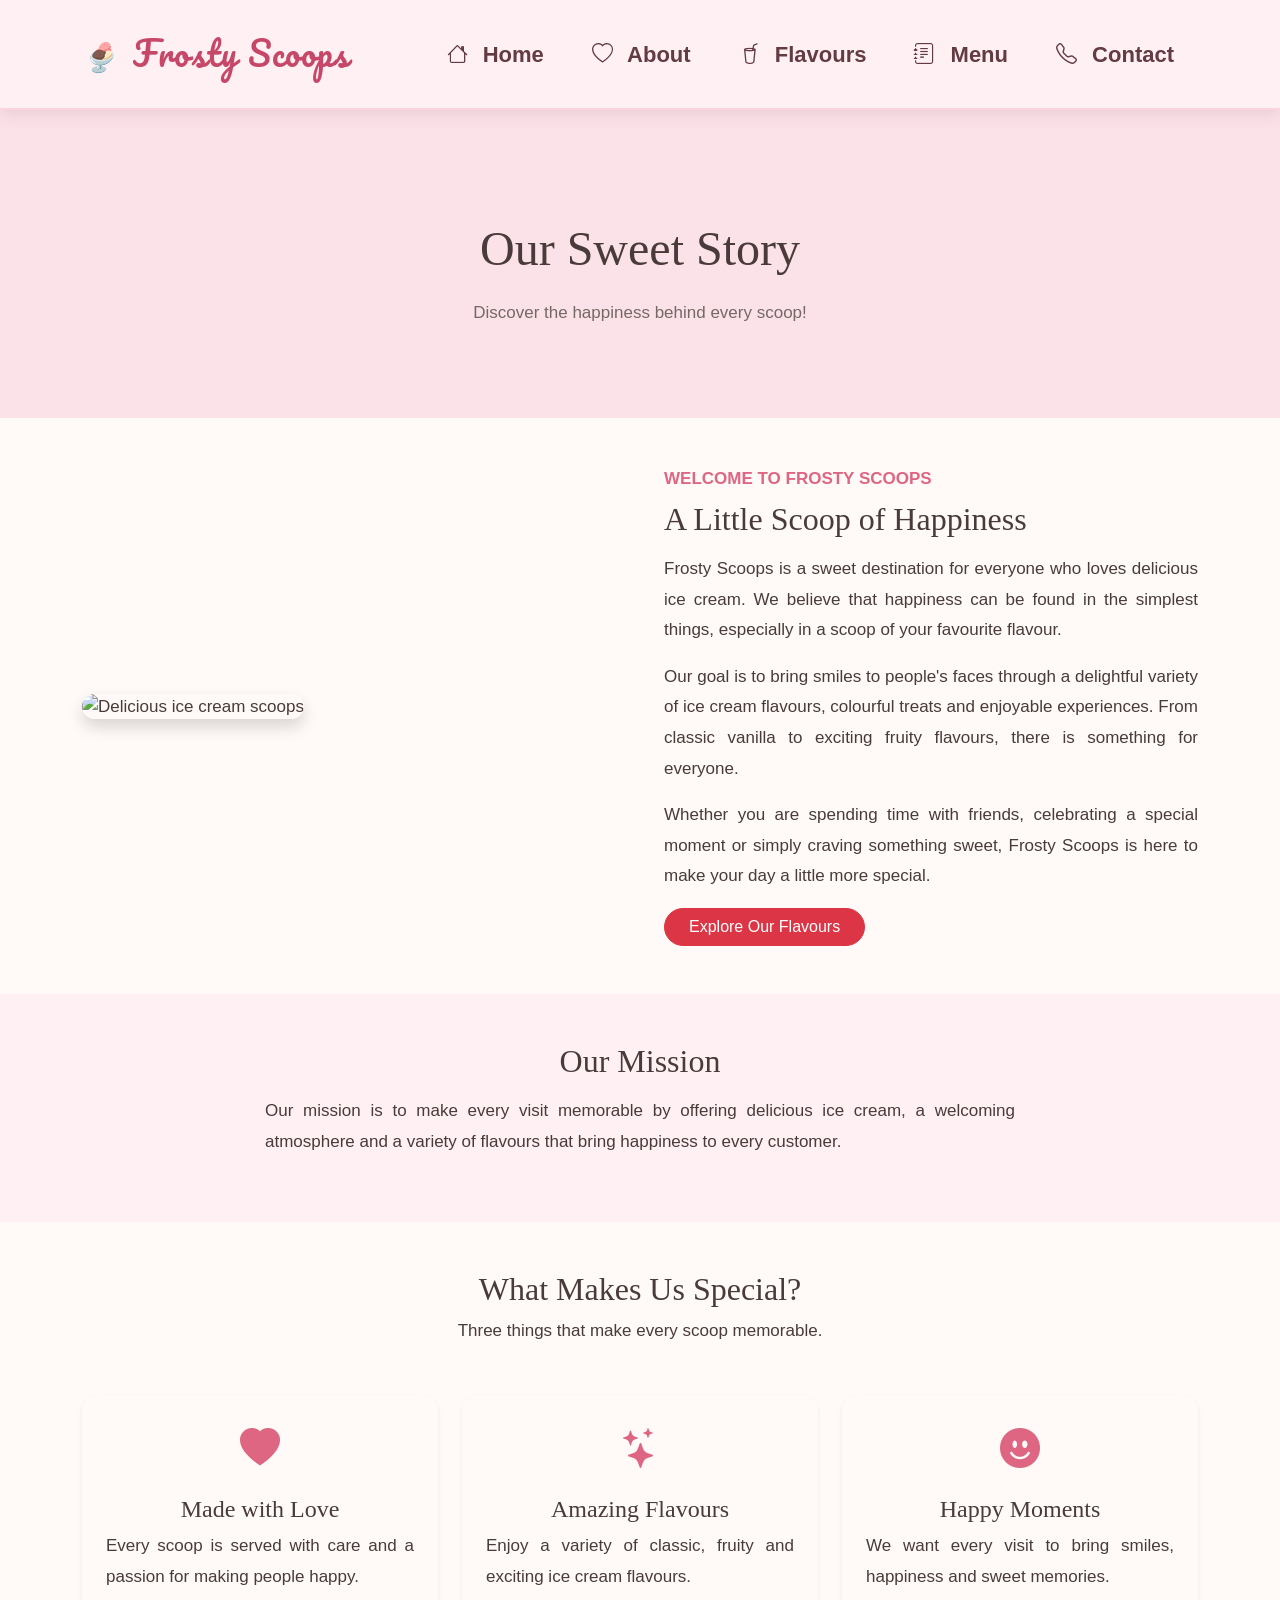
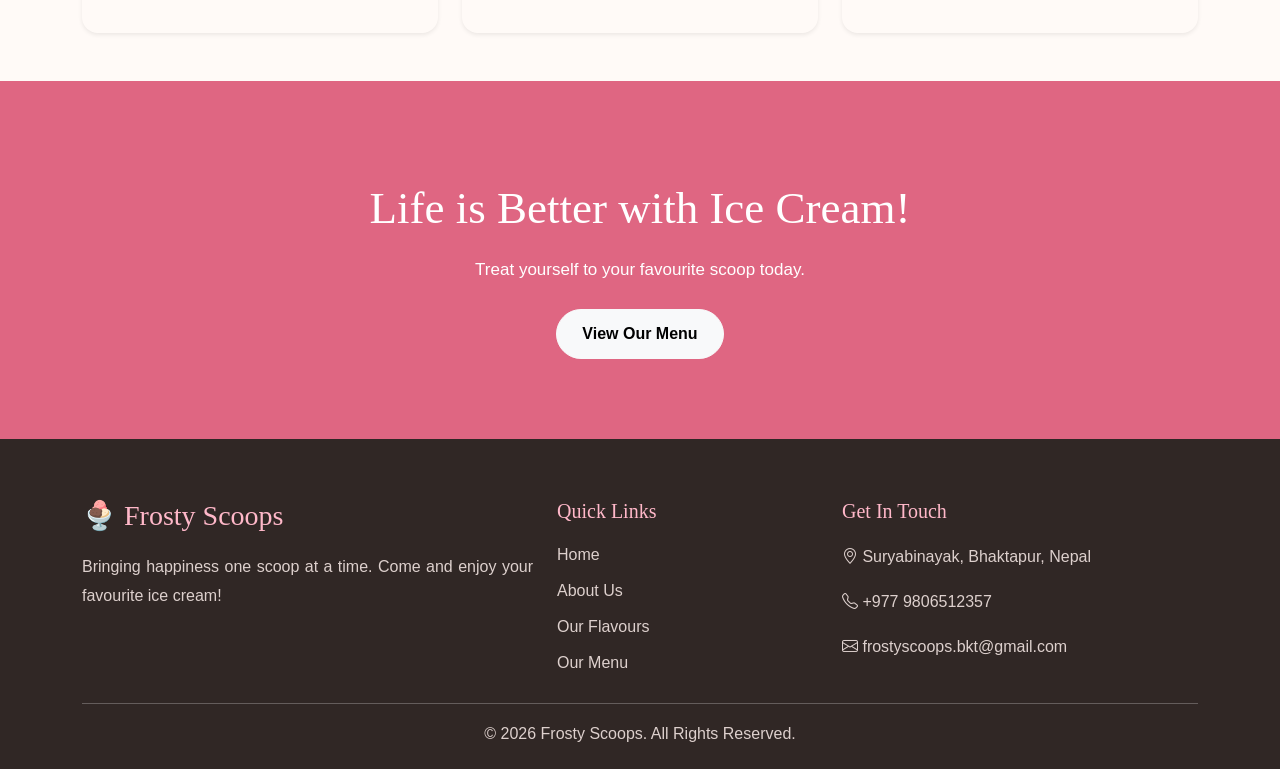
==== about.html @ 2de75fba "Add files via upload" ====
<!DOCTYPE html>
<html lang="en">
<head>
    <meta charset="UTF-8">
    <meta name="viewport" content="width=device-width, initial-scale=1.0">
    <title>About Us | Frosty Scoops</title>
    <!-- Bootstrap CSS -->
    <link href="https://cdn.jsdelivr.net/npm/bootstrap@5.3.8/dist/css/bootstrap.min.css" rel="stylesheet">
    <!-- Bootstrap Icons -->
    <link rel="stylesheet" href="https://cdn.jsdelivr.net/npm/bootstrap-icons@1.13.1/font/bootstrap-icons.min.css">
    <!-- Google Fonts -->
    <link href="https://fonts.googleapis.com/css2?family=Pacifico&display=swap" rel="stylesheet">
    <!-- External CSS -->
    <link rel="stylesheet" href="style.css">
</head>
<body>
<!-- NAVIGATION BAR -->
<nav class="navbar navbar-expand-lg navbar-light fixed-top">
    <div class="container">
        <a class="navbar-brand" href="index.html">
           <i class="brand-icon">&#127848;</i>
            <span class="brand-name">Frosty Scoops</span>
        </a>
        <button class="navbar-toggler" type="button"
                data-bs-toggle="collapse" data-bs-target="#menu"
                aria-controls="menu" aria-expanded="false"
                aria-label="Toggle navigation">
            <span class="navbar-toggler-icon"></span>
        </button>
        <div class="collapse navbar-collapse" id="menu">
            <ul class="navbar-nav ms-auto">
                <li class="nav-item">
                    <a class="nav-link" href="index.html">
                        <i class="bi bi-house"></i> Home
                    </a>
                </li>
                <li class="nav-item">
                    <a class="nav-link" href="about.html">
                        <i class="bi bi-heart"></i> About
                    </a>
                </li>
                <li class="nav-item">
                    <a class="nav-link" href="flavours.html">
                        <i class="bi bi-cup-straw"></i> Flavours
                    </a>
                </li>
                <li class="nav-item">
                    <a class="nav-link" href="menu.html">
                        <i class="bi bi-journal-text"></i> Menu
                    </a>
                </li>
                <li class="nav-item">
                    <a class="nav-link" href="contact.html">
                        <i class="bi bi-telephone"></i> Contact
                    </a>
                </li>
            </ul>
        </div>
    </div>
</nav>

<!-- About Banner -->
<section class="flavour-banner text-center">
    <div class="container">
        <h1>Our Sweet Story</h1>
        <p>Discover the happiness behind every scoop!</p>
    </div>
</section>
<!-- Our Story -->
<section class="py-5">
    <div class="container">
        <div class="row align-items-center g-5">
            <div class="col-lg-6">
                <img
                    src="https://images.unsplash.com/photo-1563805042-7684c019e1cb"
                    alt="Delicious ice cream scoops"
                    class="img-fluid rounded-4 shadow">
            </div>
            <div class="col-lg-6">
                <span class="text-uppercase fw-bold pink-text">
                    Welcome to Frosty Scoops
                </span>
                <h2 class="mt-2 mb-3"> A Little Scoop of Happiness</h2>
                <p>
                    Frosty Scoops is a sweet destination for everyone
                    who loves delicious ice cream. We believe that
                    happiness can be found in the simplest things,
                    especially in a scoop of your favourite flavour.
                </p>
                <p>
                    Our goal is to bring smiles to people's faces
                    through a delightful variety of ice cream flavours,
                    colourful treats and enjoyable experiences.
                    From classic vanilla to exciting fruity flavours,
                    there is something for everyone.
                </p>
                <p>
                    Whether you are spending time with friends,
                    celebrating a special moment or simply craving
                    something sweet, Frosty Scoops is here to make
                    your day a little more special.
                </p>
                <a href="flavours.html" class="btn btn-danger rounded-pill px-4">
                    Explore Our Flavours
                </a>
            </div>
        </div>
    </div>
</section>
<!-- Our Mission -->
<section class="py-5 light-pink-section">
    <div class="container text-center">
        <h2 class="mb-3">Our Mission</h2>
        <p class="mx-auto mission-text">
            Our mission is to make every visit memorable by offering
            delicious ice cream, a welcoming atmosphere and a variety
            of flavours that bring happiness to every customer.
        </p>
    </div>
</section>
<!-- Our Values -->
<section class="py-5">
    <div class="container">
        <div class="text-center mb-5">
            <h2>What Makes Us Special?</h2>
            <p class="text-center w-100">Three things that make every scoop memorable.</p>
        </div>
        <div class="row g-4 text-center">
            <div class="col-md-4">
                <div class="p-4 h-100 shadow-sm rounded-4">
                    <i class="bi bi-heart-fill fs-1 value-icon"></i>
                    <h4 class="mt-3">Made with Love</h4>
                    <p>
                        Every scoop is served with care and a passion
                        for making people happy.
                    </p>
                </div>
            </div>
            <div class="col-md-4">
                <div class="p-4 h-100 shadow-sm rounded-4">
                    <i class="bi bi-stars fs-1 value-icon"></i>
                    <h4 class="mt-3">Amazing Flavours</h4>
                    <p>
                        Enjoy a variety of classic, fruity and
                        exciting ice cream flavours.
                    </p>
                </div>
            </div>
            <div class="col-md-4">
                <div class="p-4 h-100 shadow-sm rounded-4">
                    <i class="bi bi-emoji-smile-fill fs-1 value-icon"></i>
                    <h4 class="mt-3">Happy Moments</h4>
                    <p>
                        We want every visit to bring smiles,
                        happiness and sweet memories.
                    </p>
                </div>
            </div>
        </div>
    </div>
</section>
<!-- Call to Action -->
<section class="offer-section text-center">
    <div class="container">
        <h2>Life is Better with Ice Cream!</h2>
        <p class="mb-4 text-center w-100">
            Treat yourself to your favourite scoop today.
        </p>
        <a href="menu.html" class="btn btn-light">
            View Our Menu
        </a>
    </div>
</section>
<!-- Footer -->
<footer class="footer">
    <div class="container">
        <div class="row g-4">
            <div class="col-md-5">
                <h3>&#127848; Frosty Scoops</h3>
                <p>
                    Bringing happiness one scoop at a time.
                    Come and enjoy your favourite ice cream!
                </p>
            </div>
            <div class="col-md-3">
                <h5>Quick Links</h5>
                <a href="index.html">Home</a>
                <a href="about.html">About Us</a>
                <a href="flavours.html">Our Flavours</a>
                <a href="menu.html">Our Menu</a>
            </div>
            <div class="col-md-4">
                <h5>Get In Touch</h5>
                <p><i class="bi bi-geo-alt"></i> Suryabinayak, Bhaktapur, Nepal</p>
                <p><i class="bi bi-telephone"></i> +977 9806512357</p>
                <p><i class="bi bi-envelope"></i> frostyscoops.bkt@gmail.com</p>
            </div>
        </div>
        <hr>
        <div class="footer-bottom">
            <p>
                &copy; <span id="year"></span>
                Frosty Scoops. All Rights Reserved.
            </p>
        </div>
    </div>
</footer>
<!-- Bootstrap JavaScript -->
<script src="https://cdn.jsdelivr.net/npm/bootstrap@5.3.8/dist/js/bootstrap.bundle.min.js"></script>
<!-- External JavaScript -->
<script src="script.js"></script>
</body>
</html>
---- style.css ----
/* =========================
   GENERAL STYLING
========================= */
* {
    margin: 0;
    padding: 0;
    box-sizing: border-box;
}
body {
    font-family: 'DM Sans', sans-serif;
    background-color: #fffaf7;
    color: #493b39;
    padding-top: 110px;
    font-size: 17px;
}
h1, h2, h3, h4, h5
{
    font-family: 'Playfair Display', serif;
}
p { font-size: 17px;
    line-height: 1.8;
    text-align: justify;
}
.section-space 
{
    padding: 85px 0;
}
.section-tag 
{
    color: #df6682;
    font-size: 16px;
    font-weight: 700;
    letter-spacing: 2px;
}
.section-heading 
{
    font-size: 38px;
    font-weight: 700;
    margin: 12px 0 20px;
    color: #493b39;
}

/* =========================
   NAVIGATION BAR
========================= */
.navbar 
{
    background: #fff0f3 !important;
    padding: 22px 0 !important;
    min-height: 110px;
    box-shadow: 0 4px 15px rgba(120, 50, 65, 0.12);
    border-bottom: 2px solid #f8d5df;
}
.navbar-brand 
{
    font-family: 'Pacifico', cursive !important;
    font-size: 33px !important;
    font-weight: 400 !important;
    color: #c74768 !important;
    letter-spacing: 1px;
    text-decoration: none;
}
.brand-name 
{
    font-family: 'Pacifico', cursive !important;
    font-weight: 400 !important;
    color: #c74768 !important;
}
.brand-icon 
{
    font-size: 28px;
    margin-right: 5px;
}
.navbar-nav .nav-link 
{
    font-family: 'DM Sans', sans-serif !important;
    font-size: 22px !important;
    font-weight: 800 !important;
    color: #633b43 !important;
    padding: 14px 19px !important;
    margin: 0 5px;
    border-radius: 30px;
    transition: all 0.3s ease;
}
.navbar-nav .nav-link i 
{
    font-size: 21px !important;
    margin-right: 9px;
}
.navbar-nav .nav-link:hover,
.navbar-nav .nav-link.active 
{
    background: #df6682 !important;
    color: white !important;
}
.navbar-nav .nav-link:hover 
{
    transform: translateY(-3px);
}
.navbar-toggler 
{
    border: 2px solid #df6682 !important;
    padding: 10px 13px !important;
    border-radius: 10px;
}
.navbar-toggler-icon 
{
    width: 28px;
    height: 28px;
}
/* =========================
   HERO SECTION
========================= */
.hero 
{
    min-height: 610px;
    display: flex;
    align-items: center;
    background:
        linear-gradient(
            90deg,
            rgba(40, 24, 25, 0.75),
            rgba(40, 24, 25, 0.15)
        ),
        url("https://images.unsplash.com/photo-1563805042-7684c019e1cb");
    background-size: cover;
    background-position: center;
    padding: 80px 9%;
}
.hero-content 
{
    max-width: 650px;
    color: white;
}
.hero-tag 
{
    display: inline-block;
    background: #df6682;
    padding: 9px 18px;
    border-radius: 30px;
    font-size: 13px;
    font-weight: 700;
    letter-spacing: 2px;
}
.hero h1 
{
    font-size: 65px;
    font-weight: 800;
    margin: 25px 0;
    line-height: 1.15;
}
.hero h1 span 
{
    color: #ffb8c9;
}
.hero p 
{
    font-size: 17px;
    max-width: 500px;
    color: #fff;
}
.hero-buttons 
{
    display: flex;
    gap: 15px;
    flex-wrap: wrap;
    margin-top: 28px;
}
.hero-price 
{
    margin-top: 25px;
    font-size: 15px;
}
.hero-price i 
{
    color: #ffb8c9;
}
/* =========================
   BUTTONS
========================= */
.btn-pink 
{
    background: #df6682;
    color: white;
    border: 2px solid #df6682;
    padding: 12px 24px;
    border-radius: 30px;
    font-weight: 700;
    transition: 0.3s;
}
.btn-pink:hover 
{
    background: #c84e6c;
    border-color: #c84e6c;
    color: white;
    transform: translateY(-2px);
}
.btn-outline-light 
{
    border-radius: 30px;
    padding: 12px 24px;
}
/* =========================
   WELCOME SECTION
========================= */
.welcome-image 
{
    width: 100%;
    height: 420px;
    object-fit: cover;
    border-radius: 15px;
}
.welcome p 
{
    color: #756966;
    margin-bottom: 18px;
}
/* =========================
   FLAVOuRS SECTION
========================= */
.flavours-section 
{
    background: #fff0f2;
}
.section-title p 
{
    text-align: center;
    color: #756966;
}
.flavour-card 
{
    background: white;
    border-radius: 15px;
    overflow: hidden;
    height: 100%;
    box-shadow: 0 5px 20px rgba(0, 0, 0, 0.05);
    transition: 0.3s;
}
.flavour-card:hover 
{
    transform: translateY(-8px);
    box-shadow: 0 12px 25px rgba(0, 0, 0, 0.10);
}
.flavour-card img 
{
    width: 100%;
    height: 260px;
    object-fit: cover;
}
.flavour-info 
{
    padding: 24px;
}
.flavour-info h4 
{
    font-size: 22px;
    color: #493b39;
}
.flavour-info p 
{
    font-size: 17px;
    color: #756966;
}
.flavour-info span 
{
    color: #df6682;
    font-weight: 700;
}
.flavour-collection 
{
    background: #fffaf7;
}
/* =========================
   FLAVORS PAGE BANNER
========================= */
.flavour-banner 
{
    background: #fbe2e8;
    padding: 90px 20px;
    margin-top: 0;
}
.flavour-banner span
{
    color: #df6682;
    font-weight: 700;
    font-size: 16px;
    letter-spacing: 2px;
}
.flavour-banner h1
{
    font-size: 48px;
    color: #493b39;
    margin: 20px 0;
}
.flavour-banner p 
{
    max-width: 650px;
    margin: auto;
    text-align: center;
    color: #756966;
}
/* =========================
   WHY CHOOSE US
========================= */
.why-card 
{
    background: white;
    padding: 35px 25px;
    border-radius: 15px;
    text-align: center;
    height: 100%;
    box-shadow: 0 5px 20px rgba(0, 0, 0, 0.04);
}
.why-card i 
{
    font-size: 40px;
    color: #df6682;
}
.why-card h4 
{
    margin: 20px 0 12px;
    font-size: 22px;
}
.why-card p 
{
    text-align: center;
    color: #756966;
}
/* =========================
   SPECIAL OFFER
========================= */
.offer-section 
{
    padding: 80px 20px;
    background: #df6682;
    color: white;
}
.offer-section span 
{
    letter-spacing: 2px;
    font-size: 16px;
    font-weight: 700;
}
.offer-section h2 
{
    font-size: 45px;
    margin: 20px 0;
    color: white;
}
.offer-section p 
{
    text-align: center;
}
.offer-section .btn 
{
    padding: 12px 25px;
    border-radius: 30px;
    font-weight: 700;
}
/* =========================
   FOOTER
========================= */
.footer 
{
    background: #302725;
    color: white;
    padding: 60px 0 20px;
}
.footer h3,
.footer h5 
{
    color: #ffb8c9;
    margin-bottom: 20px;
}
.footer p 
{
    color: #ddd0cd;
    font-size: 16px;
}
.footer a 
{
    display: block;
    text-decoration: none;
    color: #ddd0cd;
    margin-bottom: 12px;
    font-size: 16px;
}
.footer a:hover 
{
    color: #ffb8c9;
}
.footer-bottom 
{
    text-align: center;
}
.footer-bottom p 
{
    text-align: center;
    margin: 0;
}
/* =========================
   CONTACT PAGE
========================= */
.contact-section 
{
    padding: 80px 0;
}
.contact-info {
    margin-top: 30px;
}
.contact-item 
{
    display: flex;
    align-items: flex-start;
    gap: 18px;
    margin-bottom: 25px;
}
.contact-item i 
{
    font-size: 25px;
    color: #df6682;
}
.contact-item h5 
{
    margin-bottom: 5px;
    color: #493b39;
}
.contact-item p 
{
    font-size: 17px;
    margin: 0;
    color: #756966;
}
.contact-form 
{
    background: white;
    padding: 35px;
    border-radius: 15px;
    box-shadow: 0 5px 20px rgba(0, 0, 0, 0.06);
}
.contact-form h3 
{
    margin-bottom: 25px;
    color: #493b39;
}
.contact-form .form-control 
{
    padding: 12px;
    border: 1px solid #ead8dc;
    border-radius: 8px;
}
.contact-form .form-control:focus 
{
    border-color: #df6682;
    box-shadow: 0 0 5px rgba(223, 102, 130, 0.25);
}
.error-message 
{
    display: block;
    font-size: 15px;
    color: #dc3545;
    margin-top: 5px;
}
.success-message 
{
    color: #198754;
    margin-top: 15px;
    text-align: left;
}
/* =========================
   ABOUT AND MENU PAGES
========================= */
.pink-text,
.value-icon,
.menu-icon,
.menu-price 
{
    color: #df6682;
}
.light-pink-section 
{
    background: #fff0f3;
}
.mission-text 
{
    max-width: 750px;
}
/* =========================
   RESPONSIVE DESIGN
========================= */
@media (max-width: 768px) 
{
    body {
        padding-top: 90px;
    }
    .navbar {
        min-height: 90px;
    }
    .navbar-brand {
        font-size: 25px !important;
    }
    .navbar-nav {
        padding-top: 15px;
    }
    .navbar-nav .nav-link {
        margin-left: 0;
        padding: 10px 0 !important;
    }
    .hero {
        min-height: 520px;
        padding: 60px 25px;
    }
    .hero h1 {
        font-size: 43px;
    }
    .hero p {
        font-size: 16px;
    }
    .section-space {
        padding: 55px 0;
    }
    .section-heading {
        font-size: 30px;
    }
    .welcome-image {
        height: 300px;
    }
    .offer-section h2 {
        font-size: 34px;
    }
    .flavour-banner {
        padding: 65px 15px;
    }
    .flavor-banner h1 {
        font-size: 35px;
    }
    .contact-section {
        padding: 55px 0;
    }
    .contact-form {
        padding: 25px;
    }
}
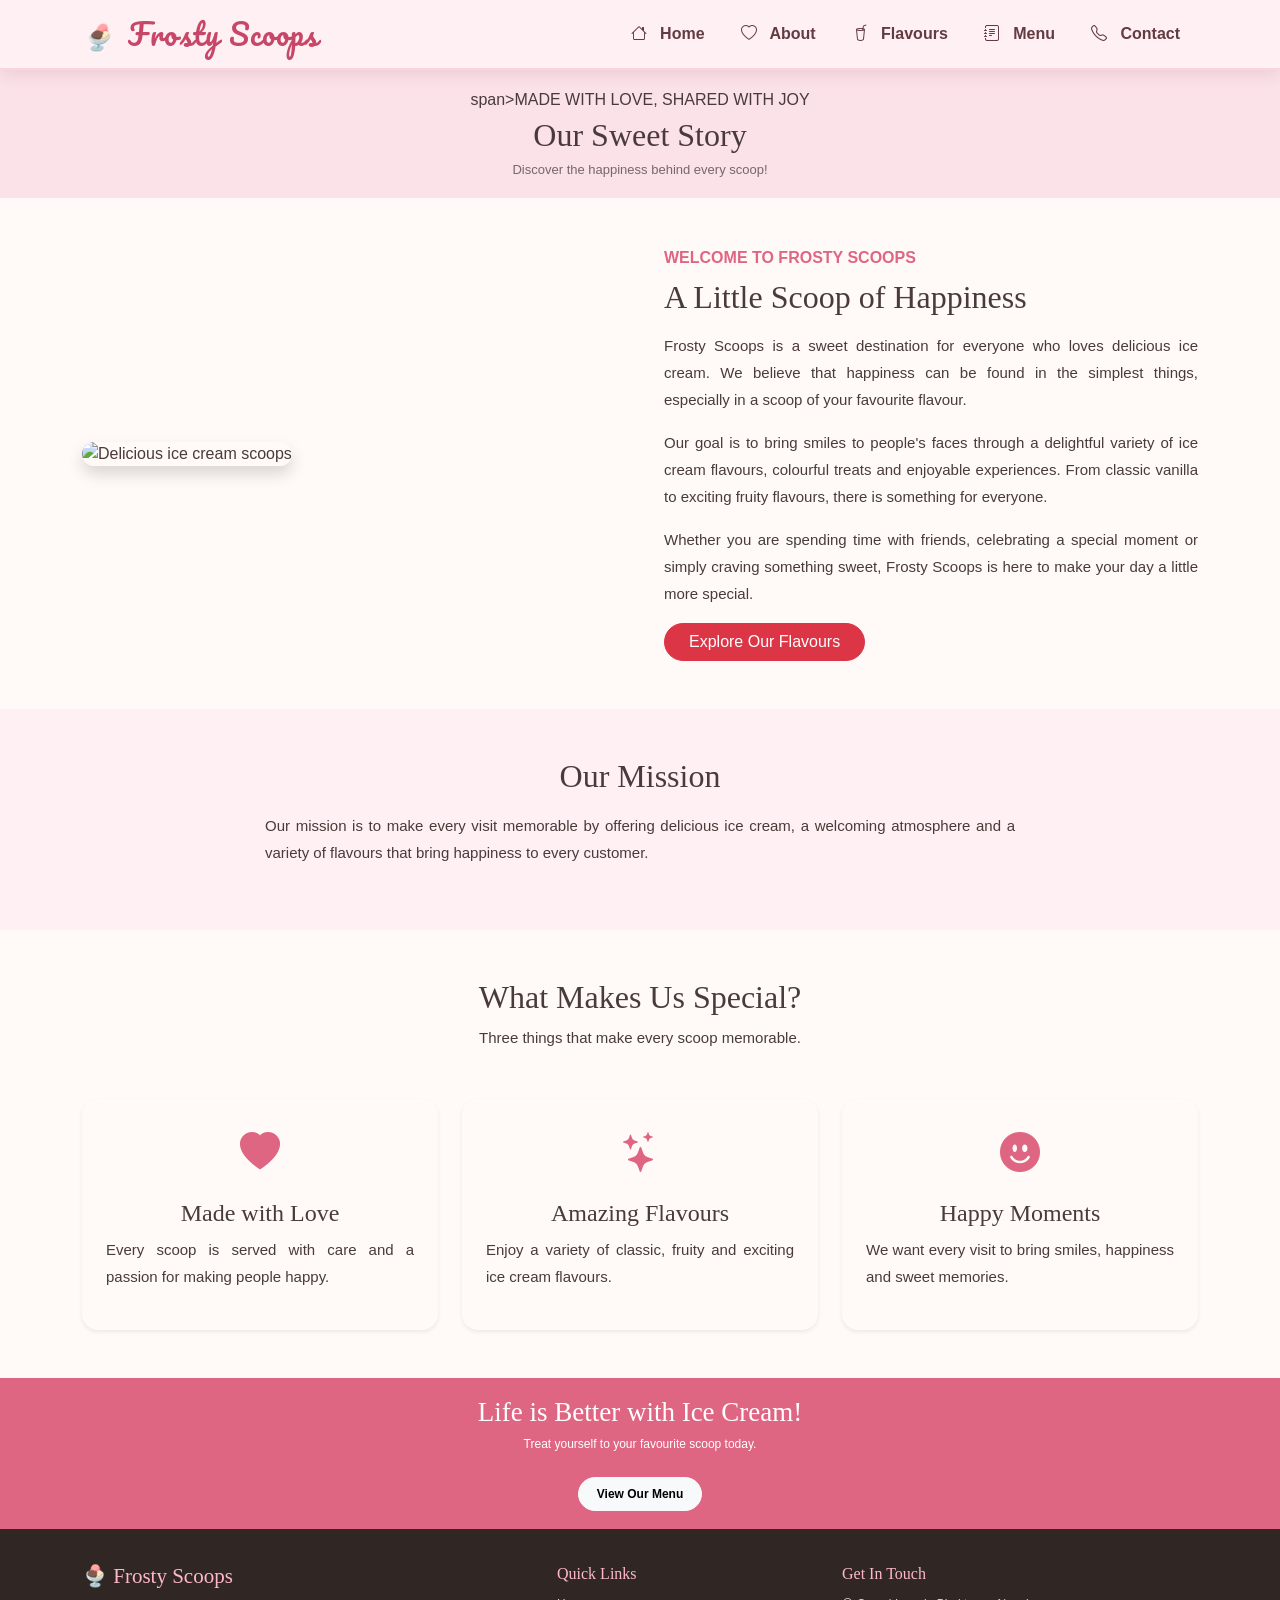
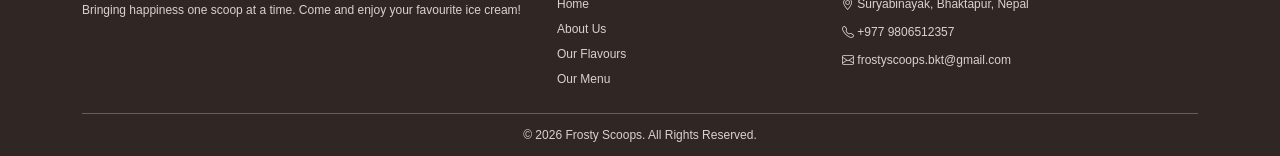
==== commit 6363fbb2: "Update about.html" ====
--- a/about.html
+++ b/about.html
@@ -62,6 +62,7 @@
 <!-- About Banner -->
 <section class="flavour-banner text-center">
     <div class="container">
+        span>MADE WITH LOVE, SHARED WITH JOY</span>
         <h1>Our Sweet Story</h1>
         <p>Discover the happiness behind every scoop!</p>
     </div>
--- a/style.css
+++ b/style.css
@@ -10,14 +10,14 @@
     font-family: 'DM Sans', sans-serif;
     background-color: #fffaf7;
     color: #493b39;
-    padding-top: 110px;
-    font-size: 17px;
+    padding-top: 70px;
+    font-size: 16px;
 }
 h1, h2, h3, h4, h5
 {
     font-family: 'Playfair Display', serif;
 }
-p { font-size: 17px;
+p { font-size: 15px;
     line-height: 1.8;
     text-align: justify;
 }
@@ -28,13 +28,13 @@
 .section-tag 
 {
     color: #df6682;
-    font-size: 16px;
+    font-size: 15px;
     font-weight: 700;
     letter-spacing: 2px;
 }
 .section-heading 
 {
-    font-size: 38px;
+    font-size: 36px;
     font-weight: 700;
     margin: 12px 0 20px;
     color: #493b39;
@@ -46,15 +46,16 @@
 .navbar 
 {
     background: #fff0f3 !important;
-    padding: 22px 0 !important;
-    min-height: 110px;
+    height: 70px !important;
+    padding: 0 !important;
+    min-height: 70px !important;
     box-shadow: 0 4px 15px rgba(120, 50, 65, 0.12);
     border-bottom: 2px solid #f8d5df;
 }
 .navbar-brand 
 {
     font-family: 'Pacifico', cursive !important;
-    font-size: 33px !important;
+    font-size: 29px !important;
     font-weight: 400 !important;
     color: #c74768 !important;
     letter-spacing: 1px;
@@ -68,23 +69,23 @@
 }
 .brand-icon 
 {
-    font-size: 28px;
+    font-size: 25px;
     margin-right: 5px;
 }
 .navbar-nav .nav-link 
 {
     font-family: 'DM Sans', sans-serif !important;
-    font-size: 22px !important;
-    font-weight: 800 !important;
+    font-size: 16px !important;
+    font-weight: 750 !important;
     color: #633b43 !important;
-    padding: 14px 19px !important;
+    padding: 6px 13px !important;
     margin: 0 5px;
     border-radius: 30px;
     transition: all 0.3s ease;
 }
 .navbar-nav .nav-link i 
 {
-    font-size: 21px !important;
+    font-size: 16px !important;
     margin-right: 9px;
 }
 .navbar-nav .nav-link:hover,
@@ -258,7 +259,7 @@
 }
 .flavour-info p 
 {
-    font-size: 17px;
+    font-size: 15px;
     color: #756966;
 }
 .flavour-info span 
@@ -271,26 +272,26 @@
     background: #fffaf7;
 }
 /* =========================
-   FLAVORS PAGE BANNER
+   FLAVOURS PAGE BANNER
 ========================= */
 .flavour-banner 
 {
     background: #fbe2e8;
-    padding: 90px 20px;
+    padding: 18px 20px;
     margin-top: 0;
 }
 .flavour-banner span
 {
     color: #df6682;
     font-weight: 700;
-    font-size: 16px;
-    letter-spacing: 2px;
+    font-size: 13px;
+    letter-spacing: 1.5px;
 }
 .flavour-banner h1
 {
-    font-size: 48px;
+    font-size: 32px;
     color: #493b39;
-    margin: 20px 0;
+    margin: 4px 0 6px;
 }
 .flavour-banner p 
 {
@@ -298,6 +299,8 @@
     margin: auto;
     text-align: center;
     color: #756966;
+    font-size: 13px;
+    line-height: 1.5;
 }
 /* =========================
    WHY CHOOSE US
@@ -331,31 +334,37 @@
 ========================= */
 .offer-section 
 {
-    padding: 80px 20px;
+    padding: 18px 20px !important;
     background: #df6682;
     color: white;
+   min-height: 0 !important;
 }
 .offer-section span 
 {
-    letter-spacing: 2px;
-    font-size: 16px;
+    letter-spacing: 1px;
+    font-size: 11px;
     font-weight: 700;
 }
 .offer-section h2 
 {
-    font-size: 45px;
-    margin: 20px 0;
+    font-size: 27px;
+   line-height:1.2
+    margin: 6px 0 10px;
     color: white;
 }
 .offer-section p 
 {
-    text-align: center;
+   font-size:12px;
+   margin-bottom:10px;
+   text-align: center;
+   line-height:1.4;
 }
 .offer-section .btn 
 {
-    padding: 12px 25px;
+    padding: 7px 18px;
     border-radius: 30px;
-    font-weight: 700;
+   font-size:12px;
+    font-weight: 600;
 }
 /* =========================
    FOOTER
@@ -364,30 +373,40 @@
 {
     background: #302725;
     color: white;
-    padding: 60px 0 20px;
-}
+    padding: 35px 0 12px;
+}
+.footer h3
+{ font-size:21px !important;}
+.footer h5
+{ font-size:16px !important;}
 .footer h3,
 .footer h5 
 {
     color: #ffb8c9;
-    margin-bottom: 20px;
+    margin-bottom: 12px;
 }
 .footer p 
 {
     color: #ddd0cd;
-    font-size: 16px;
+    font-size: 12px !important;
+    line-height: 1.5;
+   margin-bottom:10px;
 }
 .footer a 
 {
     display: block;
     text-decoration: none;
     color: #ddd0cd;
-    margin-bottom: 12px;
-    font-size: 16px;
+    margin-bottom: 7px;
+    font-size: 12px !important;
 }
 .footer a:hover 
 {
     color: #ffb8c9;
+}
+.footer hr
+{
+   margin:18px 0 12px;
 }
 .footer-bottom 
 {
@@ -397,6 +416,7 @@
 {
     text-align: center;
     margin: 0;
+    font-size: 12px;
 }
 /* =========================
    CONTACT PAGE
@@ -529,7 +549,7 @@
         font-size: 34px;
     }
     .flavour-banner {
-        padding: 65px 15px;
+        padding: 22px 15px;
     }
     .flavor-banner h1 {
         font-size: 35px;
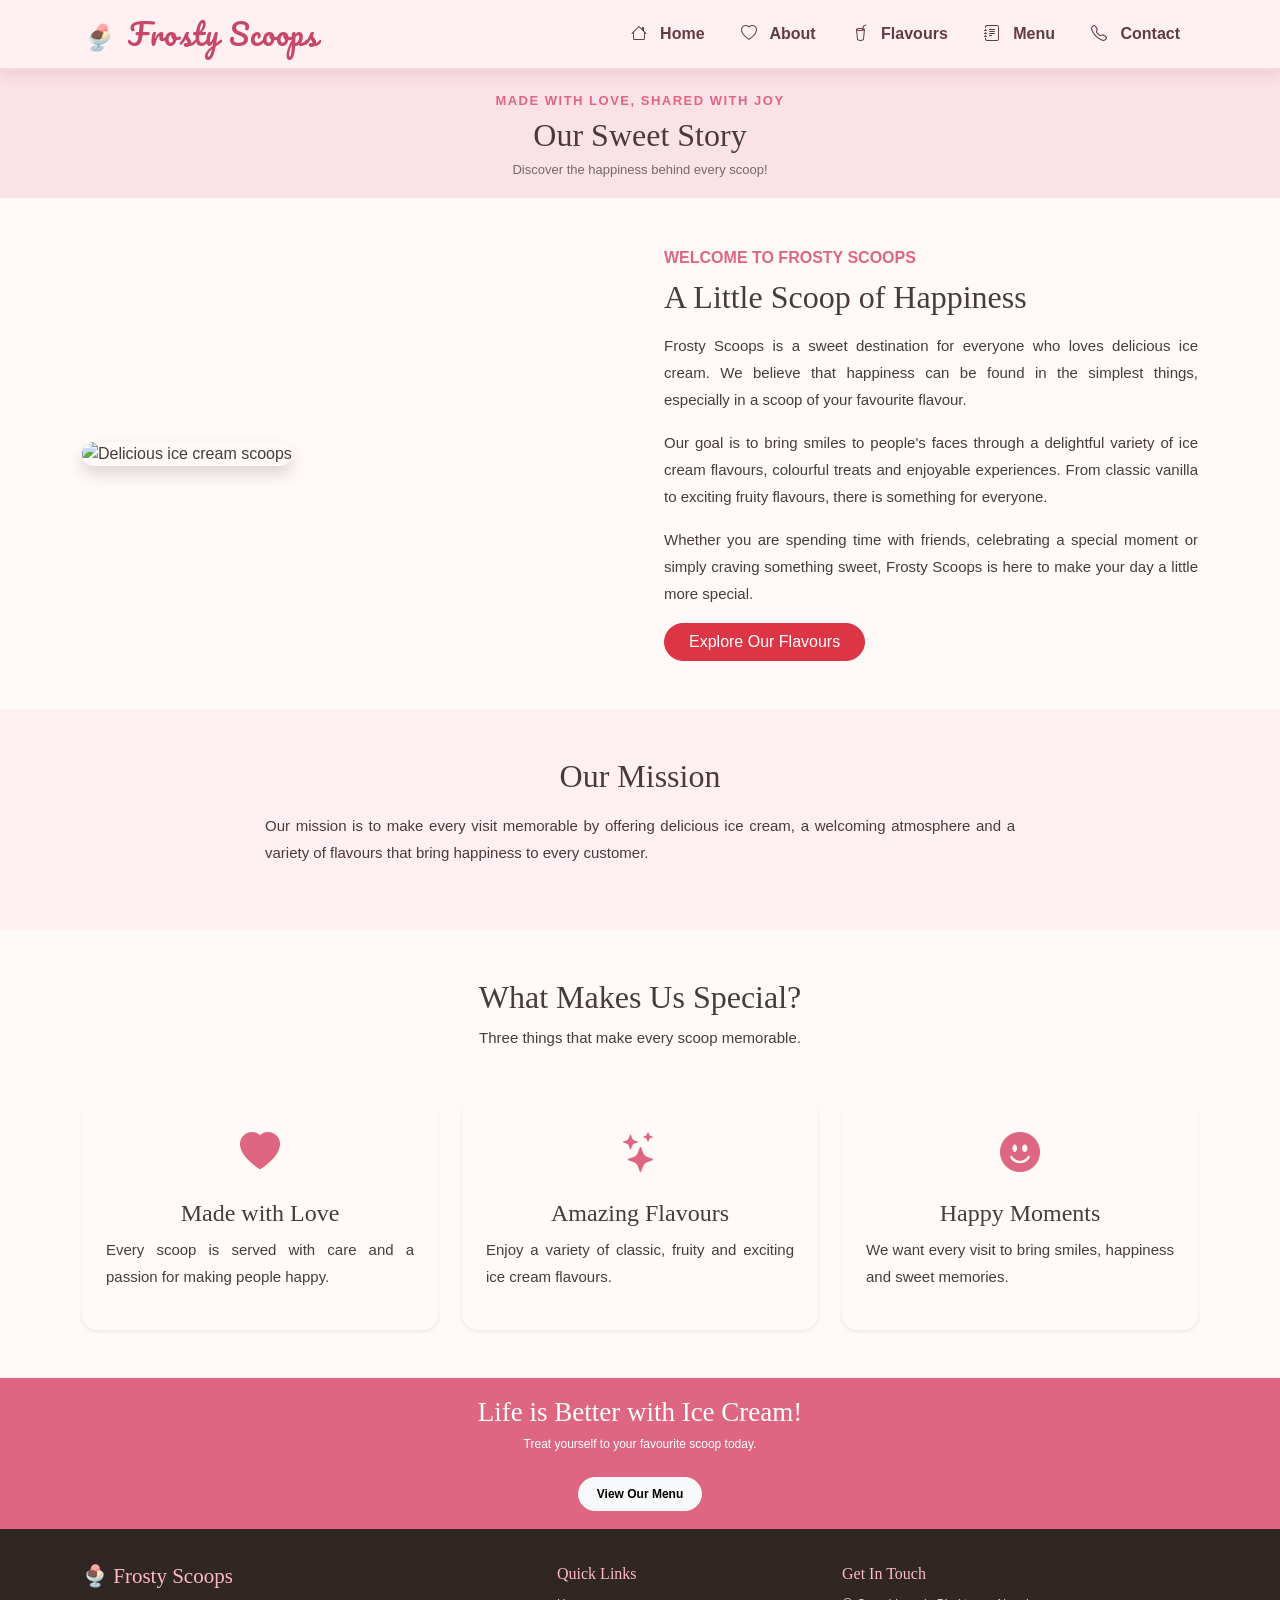
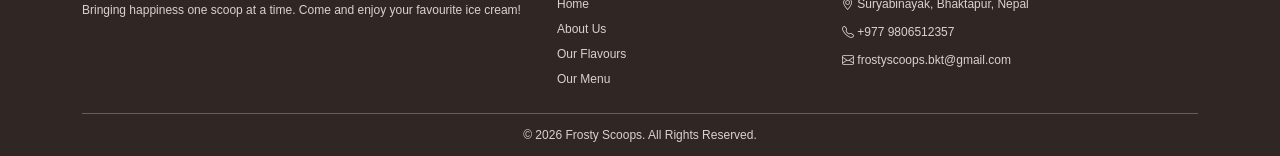
==== commit b994b85b: "Fix HTML encoding issues in about.html" ====
--- a/about.html
+++ b/about.html
@@ -62,7 +62,7 @@
 <!-- About Banner -->
 <section class="flavour-banner text-center">
     <div class="container">
-        span>MADE WITH LOVE, SHARED WITH JOY</span>
+        <span>MADE WITH LOVE, SHARED WITH JOY</span>
         <h1>Our Sweet Story</h1>
         <p>Discover the happiness behind every scoop!</p>
     </div>
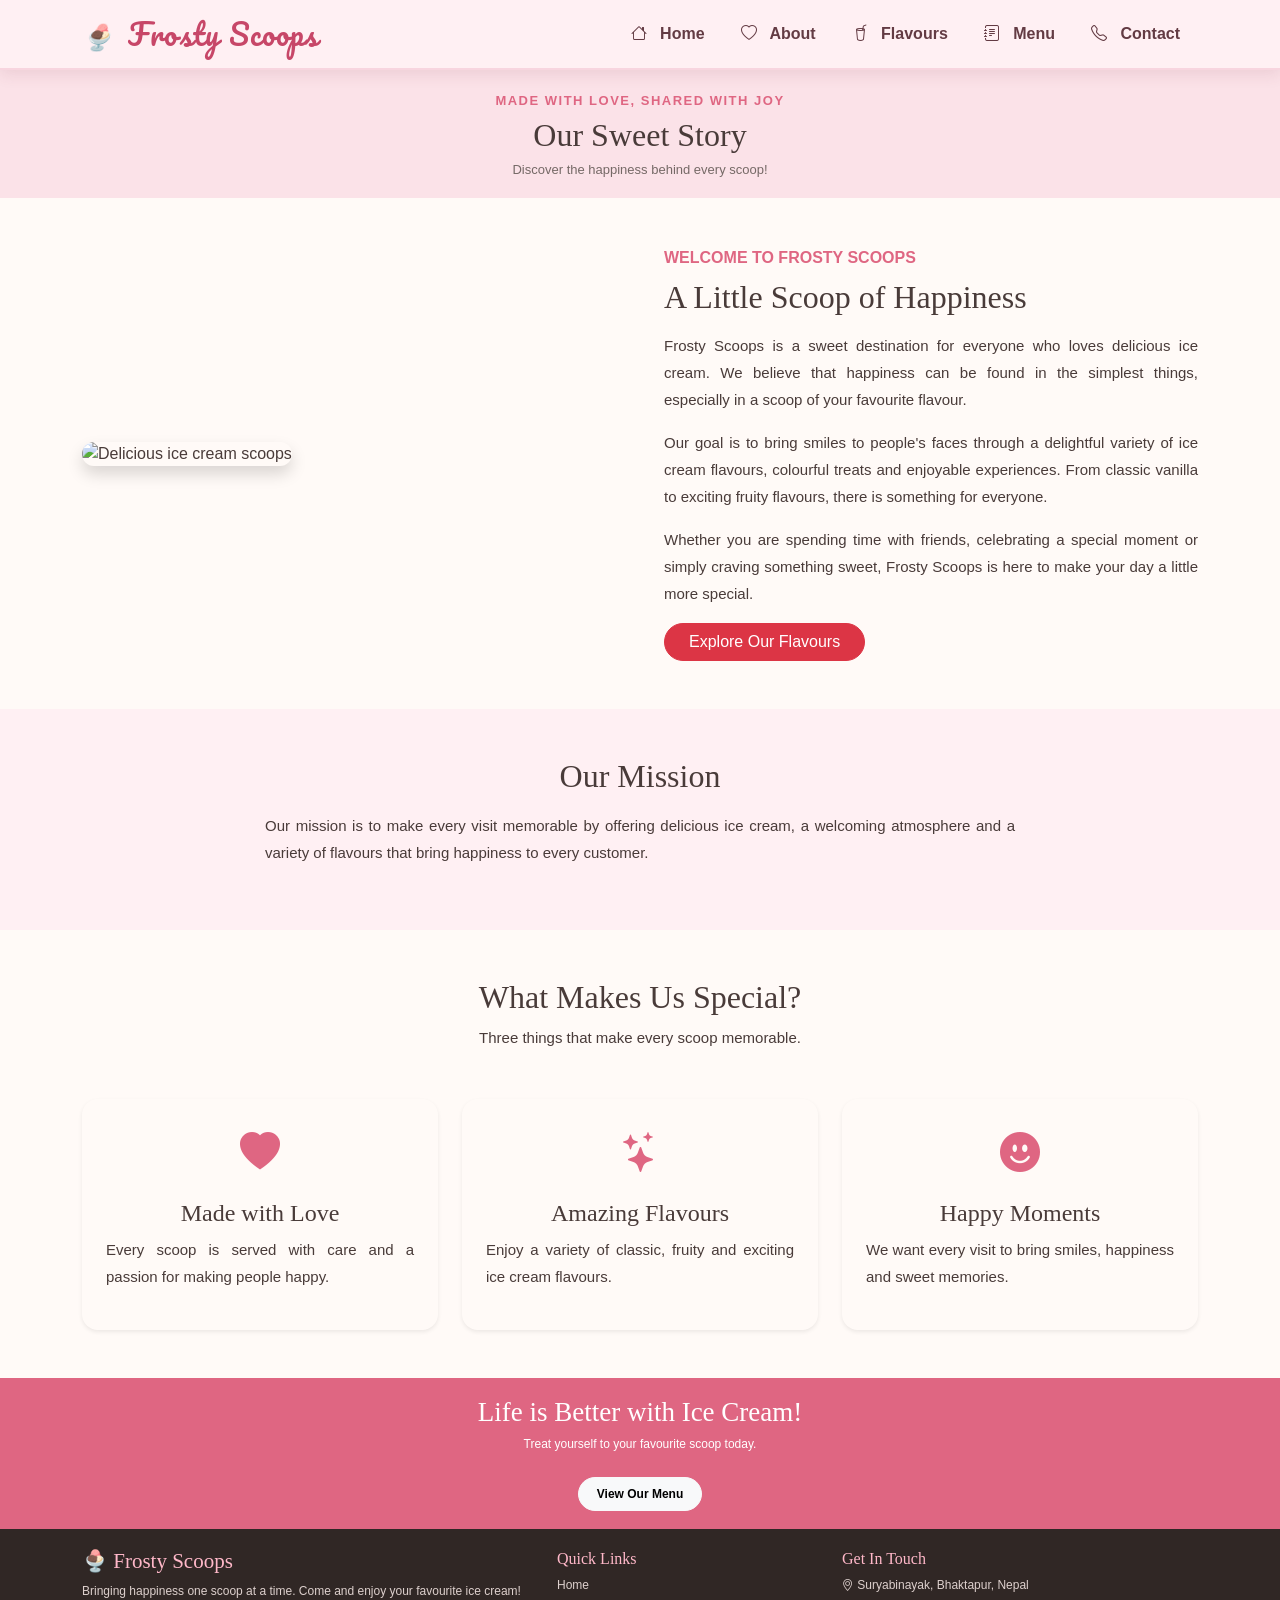
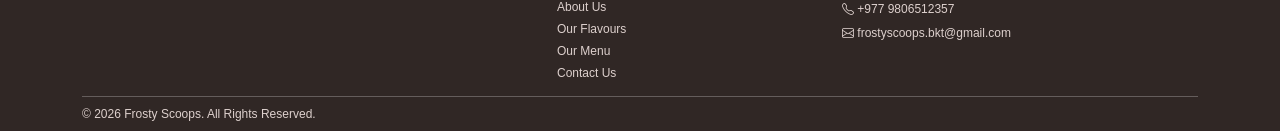
==== commit 2385b44c: "Fix HTML formatting issues in about.html" ====
--- a/about.html
+++ b/about.html
@@ -189,6 +189,7 @@
                 <a href="about.html">About Us</a>
                 <a href="flavours.html">Our Flavours</a>
                 <a href="menu.html">Our Menu</a>
+                <a href="contact.html">Contact Us</a>
             </div>
             <div class="col-md-4">
                 <h5>Get In Touch</h5>
--- a/style.css
+++ b/style.css
@@ -366,57 +366,61 @@
    font-size:12px;
     font-weight: 600;
 }
-/* =========================
-   FOOTER
-========================= */
-.footer 
-{
+/* ===== COMPACT AND CONSISTENT FOOTER ===== */
+.footer {
     background: #302725;
     color: white;
-    padding: 35px 0 12px;
-}
-.footer h3
-{ font-size:21px !important;}
-.footer h5
-{ font-size:16px !important;}
+    padding: 20px 0 8px;
+}
+
+.footer .row {
+    align-items: flex-start;
+}
+
 .footer h3,
-.footer h5 
-{
+.footer h5 {
     color: #ffb8c9;
-    margin-bottom: 12px;
-}
-.footer p 
-{
+    margin-bottom: 8px;
+}
+
+.footer h3 {
+    font-size: 21px !important;
+}
+
+.footer h5 {
+    font-size: 16px !important;
+}
+
+.footer p {
     color: #ddd0cd;
     font-size: 12px !important;
     line-height: 1.5;
-   margin-bottom:10px;
-}
-.footer a 
-{
+    margin-bottom: 6px;
+}
+
+.footer a {
     display: block;
     text-decoration: none;
     color: #ddd0cd;
-    margin-bottom: 7px;
     font-size: 12px !important;
-}
-.footer a:hover 
-{
+    margin-bottom: 4px;
+}
+
+.footer a:hover {
     color: #ffb8c9;
 }
-.footer hr
-{
-   margin:18px 0 12px;
-}
-.footer-bottom 
-{
+
+.footer hr {
+    margin: 10px 0 8px;
+}
+
+.footer-bottom {
     text-align: center;
 }
-.footer-bottom p 
-{
-    text-align: center;
+
+.footer-bottom p {
     margin: 0;
-    font-size: 12px;
+    font-size: 11px;
 }
 /* =========================
    CONTACT PAGE
@@ -505,9 +509,7 @@
 {
     max-width: 750px;
 }
-/* =========================
-   RESPONSIVE DESIGN
-========================= */
+
 @media (max-width: 768px) 
 {
     body {
@@ -545,19 +547,39 @@
     .welcome-image {
         height: 300px;
     }
+    /* Hot pink section */
+    .offer-section {
+        padding: 18px 15px;
+    }
     .offer-section h2 {
-        font-size: 34px;
-    }
+        font-size: 25px;
+        margin: 5px 0;
+    }
+    .offer-section p {
+        font-size: 13px;
+        margin-bottom: 10px;
+    }
+   /* Banner */
     .flavour-banner {
-        padding: 22px 15px;
-    }
-    .flavor-banner h1 {
-        font-size: 35px;
-    }
+        padding: 18px 15px;
+    }
+    .flavour-banner h1 {
+        font-size: 30px;
+    }
+
     .contact-section {
         padding: 55px 0;
     }
     .contact-form {
         padding: 25px;
     }
-}
+
+    /* Footer */
+    .footer {
+        padding: 30px 0 12px;
+    }
+    .footer p,
+    .footer a {
+        font-size: 13px;
+    }
+}
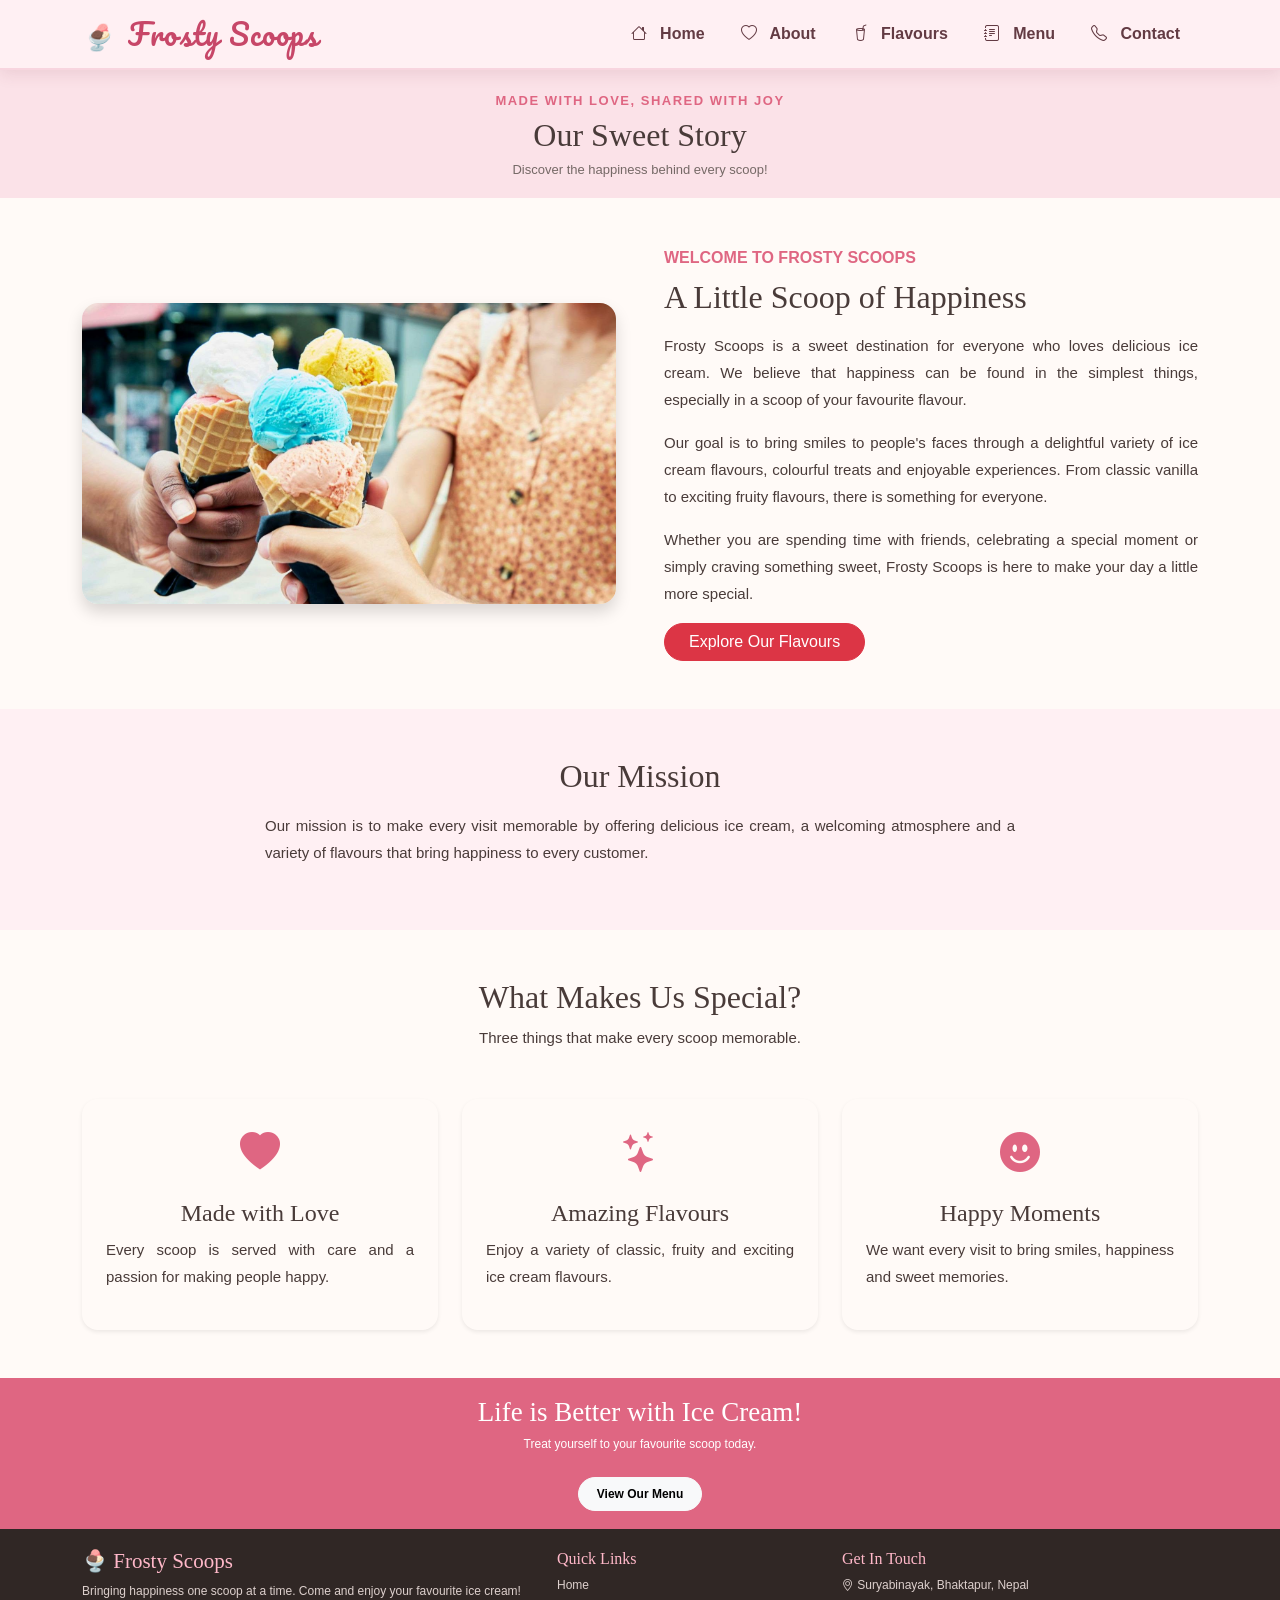
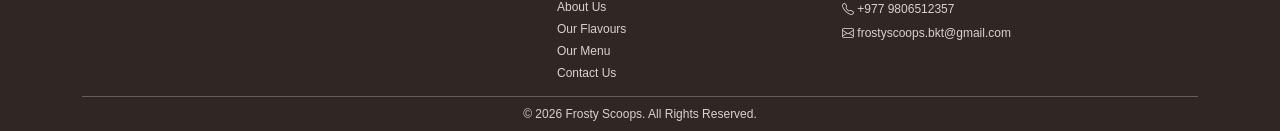
==== commit 7d76568d: "Update about.html" ====
--- a/about.html
+++ b/about.html
@@ -73,7 +73,7 @@
         <div class="row align-items-center g-5">
             <div class="col-lg-6">
                 <img
-                    src="https://images.unsplash.com/photo-1563805042-7684c019e1cb"
+                    src="scoop.jpg"
                     alt="Delicious ice cream scoops"
                     class="img-fluid rounded-4 shadow">
             </div>
--- a/style.css
+++ b/style.css
@@ -413,12 +413,8 @@
 .footer hr {
     margin: 10px 0 8px;
 }
-
-.footer-bottom {
-    text-align: center;
-}
-
 .footer-bottom p {
+   text-align: center;
     margin: 0;
     font-size: 11px;
 }
@@ -518,11 +514,34 @@
     .navbar {
         min-height: 90px;
     }
+.navbar-collapse{
+        background: #fff0f3;
+        padding:20px 10px;
+        width: 100%;
+        position: absolute;
+        top: 100%;
+        left:0;
+        z-index:1000;
+        
+    }
     .navbar-brand {
         font-size: 25px !important;
     }
     .navbar-nav {
-        padding-top: 15px;
+        padding: 15px;
+        gap:15px;
+    }
+    .nav-link {
+        display: flex;
+        align-items: center;
+        gap:15px;
+        font-size:22px;
+        margin-left: 0;
+        padding: 12px;
+    }
+    .nav-link i {
+        color:#df6682
+        width:30px;
     }
     .navbar-nav .nav-link {
         margin-left: 0;
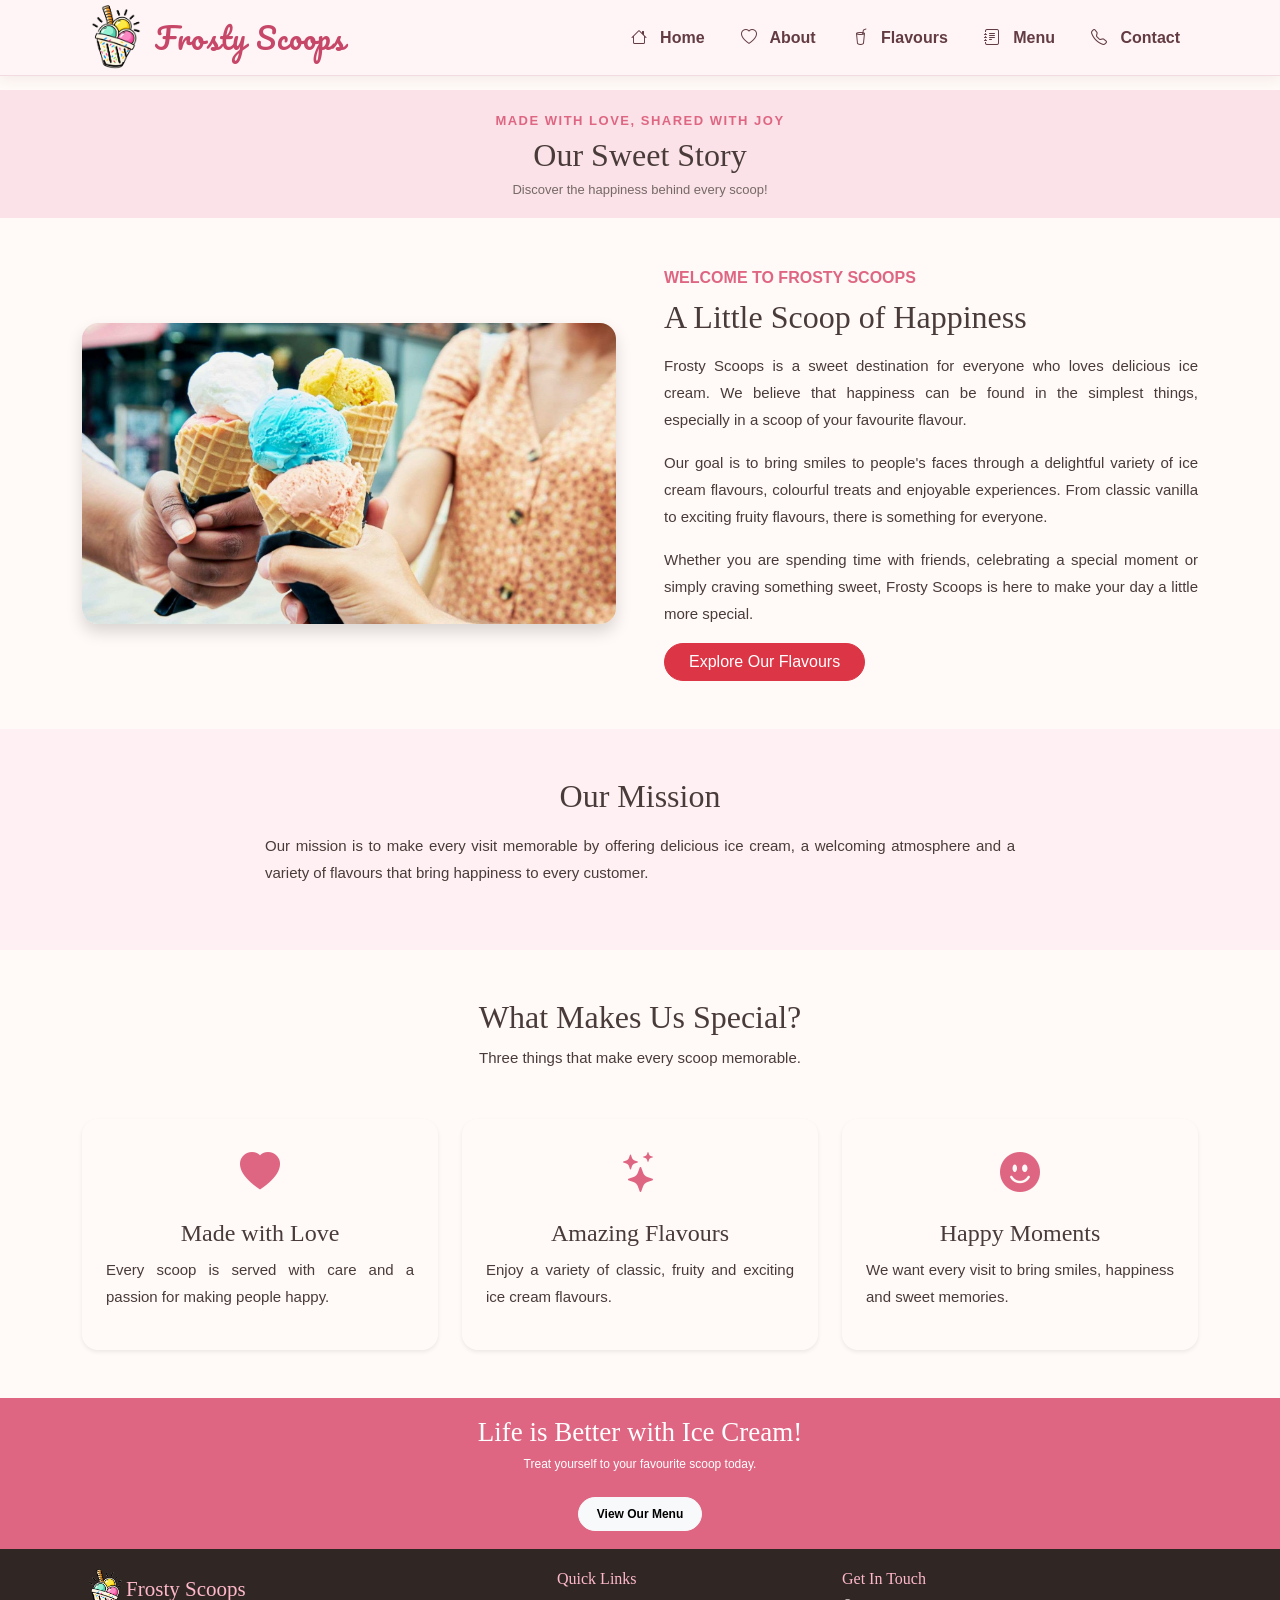
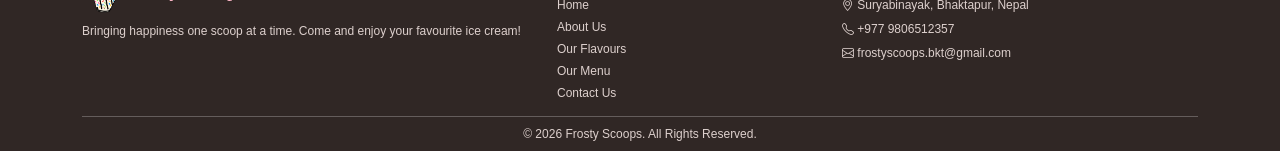
==== commit dcf06c00: "Refactor about.html structure and content" ====
--- a/about.html
+++ b/about.html
@@ -18,8 +18,8 @@
 <nav class="navbar navbar-expand-lg navbar-light fixed-top">
     <div class="container">
         <a class="navbar-brand" href="index.html">
-           <i class="brand-icon">&#127848;</i>
-            <span class="brand-name">Frosty Scoops</span>
+          <img src="logo.png" alt="Frosty Scoops"class="brand-logo">
+          <span class="brand-name">Frosty Scoops</span>
         </a>
         <button class="navbar-toggler" type="button"
                 data-bs-toggle="collapse" data-bs-target="#menu"
@@ -177,7 +177,7 @@
     <div class="container">
         <div class="row g-4">
             <div class="col-md-5">
-                <h3>&#127848; Frosty Scoops</h3>
+                <h3><img src="logo.png" alt="Frosty Scoops"class="footer-logo">Frosty Scoops</h3>
                 <p>
                     Bringing happiness one scoop at a time.
                     Come and enjoy your favourite ice cream!
--- a/style.css
+++ b/style.css
@@ -43,35 +43,40 @@
 /* =========================
    NAVIGATION BAR
 ========================= */
-.navbar 
-{
-    background: #fff0f3 !important;
-    height: 70px !important;
+body {
+    padding-top: 90px;
+}
+
+.navbar {
+    background: rgba(255, 240, 243, 0.45) !important;
+    min-height: 75px !important;
     padding: 0 !important;
-    min-height: 70px !important;
-    box-shadow: 0 4px 15px rgba(120, 50, 65, 0.12);
-    border-bottom: 2px solid #f8d5df;
-}
-.navbar-brand 
-{
+    box-shadow: 0 3px 12px rgba(120, 50, 65, 0.08);
+    border-bottom: 1px solid #f2dce2;
+}
+.brand-name {
     font-family: 'Pacifico', cursive !important;
+    font-weight: 400 !important;
+    color: #c74768 !important;
+    transform: translateY(5px);
+    display: inline-block;
+}
+.navbar-brand {
+  
     font-size: 29px !important;
     font-weight: 400 !important;
     color: #c74768 !important;
     letter-spacing: 1px;
     text-decoration: none;
-}
-.brand-name 
-{
-    font-family: 'Pacifico', cursive !important;
-    font-weight: 400 !important;
-    color: #c74768 !important;
-}
-.brand-icon 
-{
-    font-size: 25px;
-    margin-right: 5px;
-}
+} 
+.brand-logo {
+    height: 65px;
+    width: auto;
+    max-width: 190px;
+    object-fit: contain;
+}
+
+/* NAVIGATION LINKS */
 .navbar-nav .nav-link 
 {
     font-family: 'DM Sans', sans-serif !important;
@@ -109,23 +114,30 @@
     width: 28px;
     height: 28px;
 }
+
+.navbar-toggler-icon {
+    width: 24px;
+    height: 24px;
+}
 /* =========================
    HERO SECTION
 ========================= */
-.hero 
-{
+.hero {
     min-height: 610px;
     display: flex;
     align-items: center;
-    background:
+
+    background-image:
         linear-gradient(
             90deg,
             rgba(40, 24, 25, 0.75),
             rgba(40, 24, 25, 0.15)
         ),
-        url("https://images.unsplash.com/photo-1563805042-7684c019e1cb");
+        url("bg.jpg");
+
     background-size: cover;
     background-position: center;
+    background-repeat: no-repeat;
     padding: 80px 9%;
 }
 .hero-content 
@@ -417,6 +429,12 @@
    text-align: center;
     margin: 0;
     font-size: 11px;
+}
+.footer-logo {
+    height: 45px;
+    width: auto;
+    object-fit: contain;
+    vertical-align: middle;
 }
 /* =========================
    CONTACT PAGE
